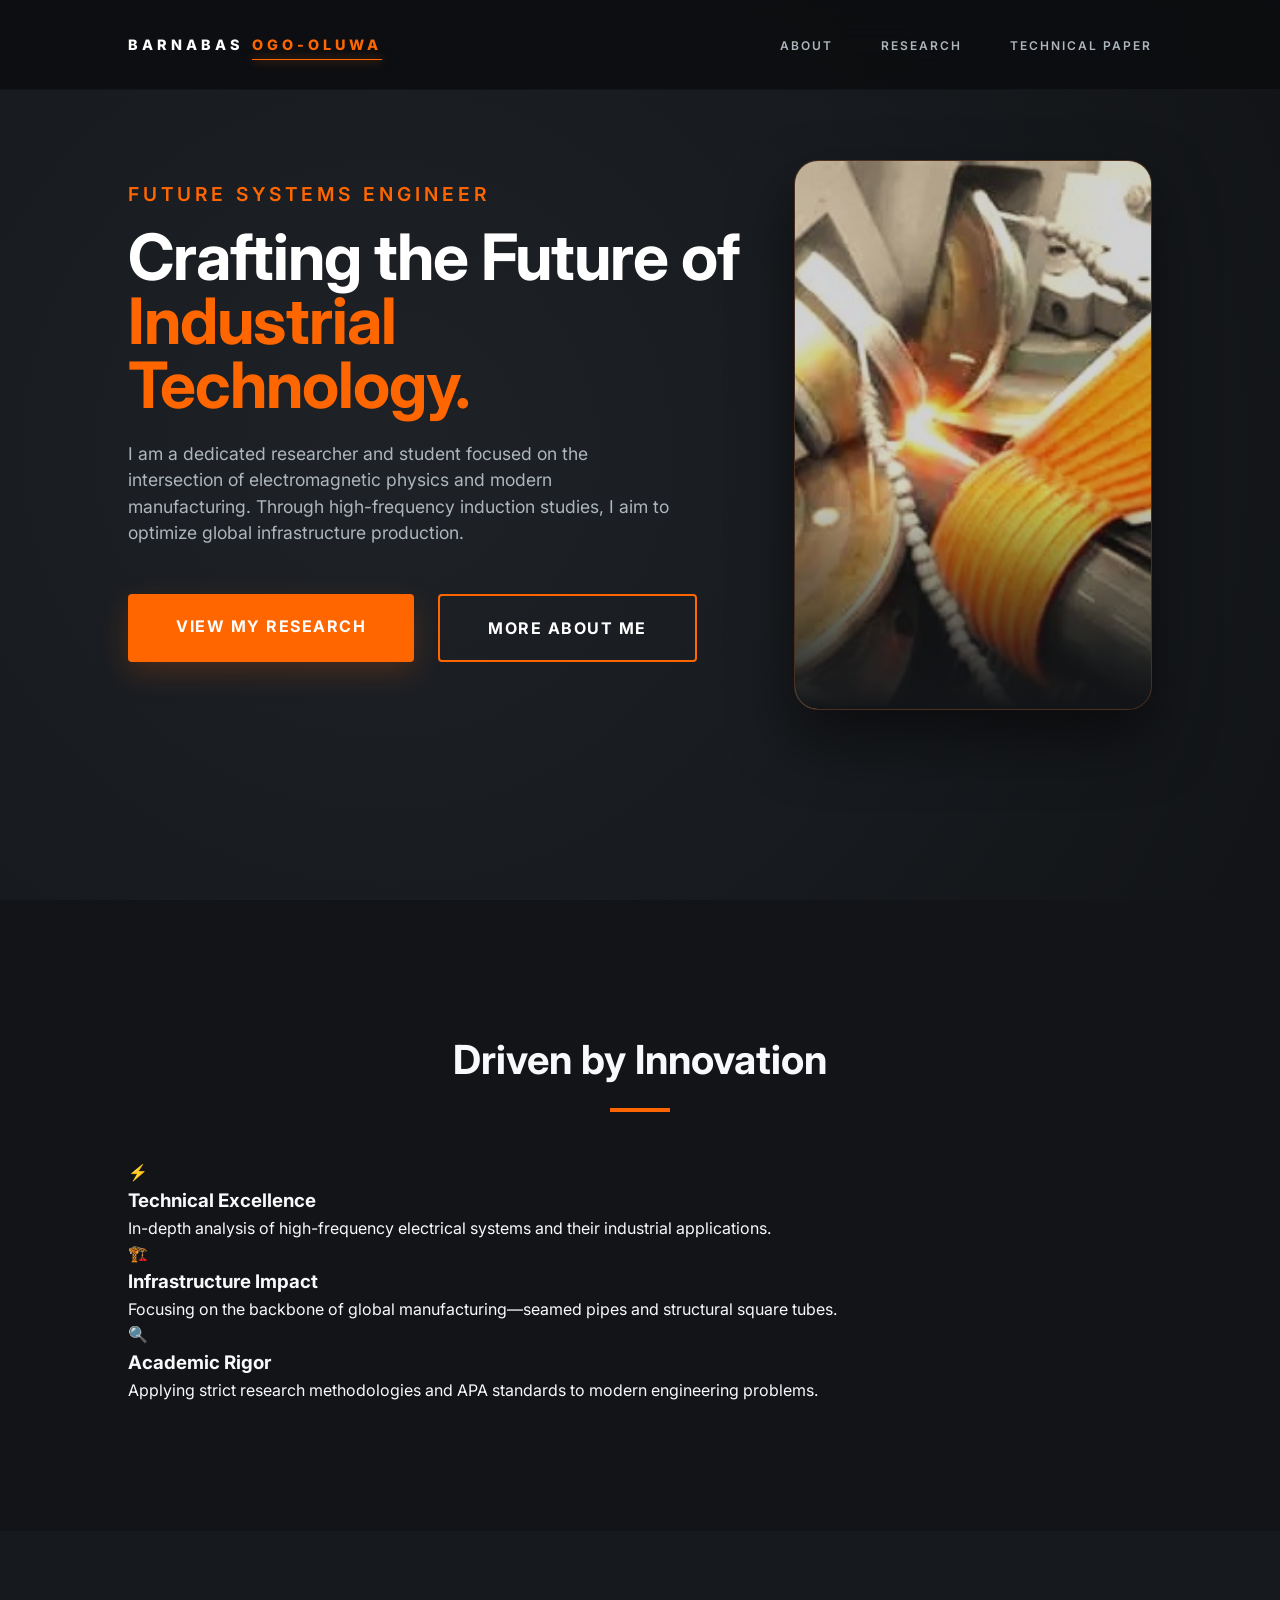
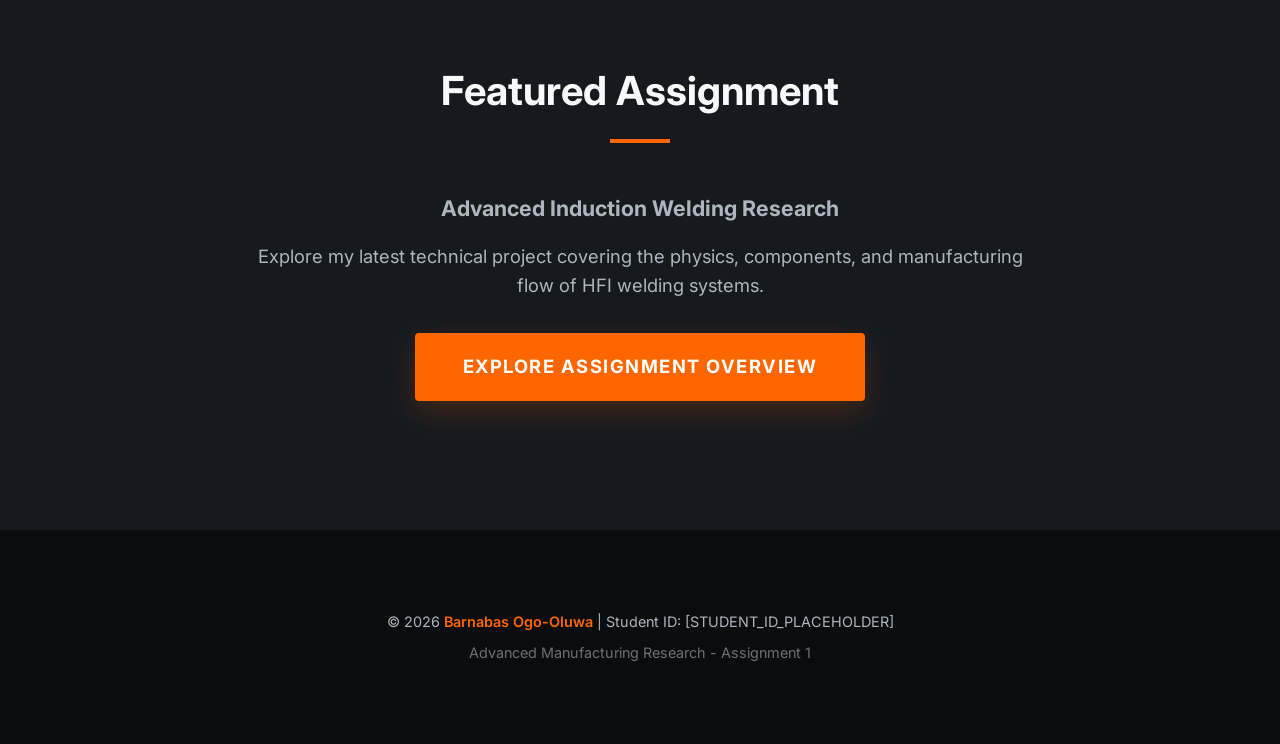
==== index.html @ e1e1873c "Initial Commit for Personal Portfolio" ====
<!DOCTYPE html>
<html lang="en">

<head>
  <meta charset="UTF-8">
  <meta name="viewport" content="width=device-width, initial-scale=1.0">
  <title>Barnabas Ogo-Oluwa | Personal Portfolio</title>
  <link rel="stylesheet" href="style.css">
  <link rel="preconnect" href="https://fonts.googleapis.com">
  <link rel="preconnect" href="https://fonts.gstatic.com" crossorigin>
  <link href="https://fonts.googleapis.com/css2?family=Inter:wght@400;500;700;800&display=swap" rel="stylesheet">
</head>

<body>

  <nav>
    <div class="logo">BARNABAS<span>OGO-OLUWA</span></div>
    <ul class="nav-links">
      <li><a href="#about">About</a></li>
      <li><a href="research.html">Research</a></li>
      <li><a href="assignment.html">Technical Paper</a></li>
    </ul>
  </nav>

  <header class="personal-hero">
    <div class="hero-text">
      <p class="subtitle">Future Systems Engineer</p>
      <h1>Crafting the Future of <span style="color: var(--induction-orange);">Industrial Technology.</span></h1>
      <p>
        I am a dedicated researcher and student focused on the intersection of electromagnetic physics and modern manufacturing. 
        Through high-frequency induction studies, I aim to optimize global infrastructure production.
      </p>
      <div style="display: flex; gap: 1.5rem;">
        <a href="research.html" class="cta-button">View My Research</a>
        <a href="#about" class="cta-button" style="background: transparent; border: 2px solid var(--induction-orange); box-shadow: none;">More About Me</a>
      </div>
    </div>
    <div class="hero-image">
      <img src="assets/8.jpeg" alt="Barnabas - Profile Placeholder">
    </div>
  </header>

  <section id="about">
    <h2 class="section-title">Driven by Innovation</h2>
    <div class="features-grid">
      <div class="feature-item">
        <div class="icon">⚡</div>
        <h3>Technical Excellence</h3>
        <p>In-depth analysis of high-frequency electrical systems and their industrial applications.</p>
      </div>
      <div class="feature-item">
        <div class="icon">🏗️</div>
        <h3>Infrastructure Impact</h3>
        <p>Focusing on the backbone of global manufacturing—seamed pipes and structural square tubes.</p>
      </div>
      <div class="feature-item">
        <div class="icon">🔍</div>
        <h3>Academic Rigor</h3>
        <p>Applying strict research methodologies and APA standards to modern engineering problems.</p>
      </div>
    </div>
  </section>

  <section id="latest-work" style="background-color: #161a1f; text-align: center;">
    <h2 class="section-title">Featured Assignment</h2>
    <div class="about-content">
      <h3>Advanced Induction Welding Research</h3>
      <p style="margin-top: 1rem;">
        Explore my latest technical project covering the physics, components, and manufacturing flow of HFI welding systems.
      </p>
      <a href="research.html" class="cta-button" style="margin-top: 2rem;">Explore Assignment Overview</a>
    </div>
  </section>

  <footer>
    <div class="footer-info">
      <p>&copy; 2026 <span>Barnabas Ogo-Oluwa</span> | Student ID: [STUDENT_ID_PLACEHOLDER]</p>
      <p style="margin-top: 0.5rem; opacity: 0.6;">Advanced Manufacturing Research - Assignment 1</p>
    </div>
  </footer>

</body>

</html>
---- style.css ----
:root {
  --charcoal: #121417;
  --steel-gray: #1e2227;
  --induction-orange: #ff6600;
  --glow-orange: rgba(255, 102, 0, 0.2);
  --text-light: #f8f9fa;
  --text-muted: #adb5bd;
  --white: #ffffff;
  --transition: all 0.3s ease;
}

* {
  margin: 0;
  padding: 0;
  box-sizing: border-box;
}

body {
  font-family: 'Inter', -apple-system, BlinkMacSystemFont, 'Segoe UI', Roboto, sans-serif;
  line-height: 1.6;
  color: var(--text-light);
  background-color: var(--charcoal);
  overflow-x: hidden;
}

/* Premium Navigation */
nav {
  display: flex;
  justify-content: space-between;
  align-items: center;
  padding: 0 10%;
  background: rgba(10, 12, 14, 0.8);
  backdrop-filter: blur(20px);
  -webkit-backdrop-filter: blur(20px);
  position: fixed;
  top: 0;
  width: 100%;
  height: 90px;
  z-index: 1000;
  border-bottom: 1px solid rgba(255, 255, 255, 0.03);
}

.logo {
  font-weight: 800;
  font-size: 0.9rem;
  letter-spacing: 4px;
  color: var(--white);
  text-transform: uppercase;
  display: flex;
  align-items: center;
}

.logo span {
  color: var(--induction-orange);
  margin-left: 8px;
  position: relative;
}

.logo span::after {
  content: '';
  position: absolute;
  bottom: -4px;
  left: 0;
  width: 100%;
  height: 1px;
  background: var(--induction-orange);
  box-shadow: 0 0 10px var(--induction-orange);
}

.nav-links {
  display: flex;
  list-style: none;
  gap: 3rem;
}

.nav-links a {
  text-decoration: none;
  color: var(--text-muted);
  font-size: 0.75rem;
  font-weight: 600;
  text-transform: uppercase;
  letter-spacing: 2px;
  transition: var(--transition);
  position: relative;
  padding: 0.5rem 0;
}

.nav-links a::before {
  content: '';
  position: absolute;
  bottom: 0;
  left: 0;
  width: 0;
  height: 2px;
  background: var(--induction-orange);
  transition: var(--transition);
}

.nav-links a:hover {
  color: var(--white);
}

.nav-links a:hover::before {
  width: 100%;
}

/* Refined Hero Sections */
.hero, .personal-hero {
  min-height: 100vh;
  display: flex;
  justify-content: center;
  position: relative;
  padding-top: 160px; /* Offset for safe viewing */
  padding-bottom: 80px;
}

.hero {
  flex-direction: column;
  text-align: center;
  align-items: center;
  padding-left: 10%;
  padding-right: 10%;
  background: 
    radial-gradient(circle at center, rgba(255, 102, 0, 0.05) 0%, transparent 70%),
    radial-gradient(circle at center, #1e2227 0%, #121417 100%);
}

.hero::before {
  content: '';
  position: absolute;
  inset: 0;
  background-image: linear-gradient(rgba(255,255,255,0.02) 1px, transparent 1px), linear-gradient(90deg, rgba(255,255,255,0.02) 1px, transparent 1px);
  background-size: 50px 50px;
  pointer-events: none;
}

.hero::after {
  content: '';
  position: absolute;
  bottom: 0;
  left: 0;
  width: 100%;
  height: 200px;
  background: linear-gradient(to top, var(--charcoal), transparent);
}

.hero h1 {
  font-size: clamp(2.5rem, 6vw, 4.5rem);
  font-weight: 800;
  line-height: 1.0;
  margin-bottom: 1.5rem;
  color: var(--white);
  letter-spacing: -1px;
}

.hero p {
  font-size: 1.2rem;
  color: var(--induction-orange);
  font-weight: 600;
  text-transform: uppercase;
  letter-spacing: 3px;
  margin-bottom: 3rem;
}

/* Buttons */
.cta-button {
  display: inline-block;
  padding: 1.2rem 3rem;
  background-color: var(--induction-orange);
  color: var(--white);
  text-decoration: none;
  font-weight: 700;
  text-transform: uppercase;
  letter-spacing: 1.5px;
  border-radius: 4px;
  transition: var(--transition);
  box-shadow: 0 10px 30px var(--glow-orange);
}

.cta-button:hover {
  transform: translateY(-3px);
  box-shadow: 0 15px 40px var(--glow-orange);
  filter: brightness(1.1);
}

/* Sections */
section {
  padding: 8rem 10%;
}

.section-title {
  font-size: 2.5rem;
  margin-bottom: 3rem;
  text-align: center;
  position: relative;
}

.section-title::after {
  content: '';
  display: block;
  width: 60px;
  height: 4px;
  background: var(--induction-orange);
  margin: 1rem auto;
}

.about-content {
  max-width: 800px;
  margin: 0 auto;
  text-align: center;
  font-size: 1.15rem;
  color: var(--text-muted);
}

/* Grid System */
.objectives-grid {
  display: grid;
  grid-template-columns: repeat(auto-fit, minmax(300px, 1fr));
  gap: 2rem;
  margin-top: 4rem;
}

.objective-card {
  background: var(--steel-gray);
  padding: 3rem 2rem;
  border-radius: 12px;
  border: 1px solid rgba(255, 255, 255, 0.05);
  transition: var(--transition);
}

.objective-card:hover {
  border-color: var(--induction-orange);
  transform: translateY(-10px);
}

.objective-card h3 {
  color: var(--induction-orange);
  margin-bottom: 1.5rem;
  font-size: 1.4rem;
}

.objective-card p {
  color: var(--text-muted);
  font-size: 1rem;
}

/* Personal Hero Layout (60/40) */
.personal-hero {
  align-items: flex-start;
  padding-left: 10%;
  padding-right: 10%;
  gap: 5%;
  background: radial-gradient(circle at 30% 50%, #1e2227 0%, #121417 100%);
  position: relative;
  overflow: hidden;
}

.hero-text {
  flex: 0 0 60%;
  z-index: 2;
  padding-top: 20px;
}

.hero-image {
  flex: 0 0 35%;
  height: 550px;
  background: var(--steel-gray);
  border-radius: 24px;
  position: relative;
  border: 1px solid rgba(255, 102, 0, 0.2);
  overflow: hidden;
  box-shadow: 0 30px 60px rgba(0, 0, 0, 0.5);
}

.hero-image img {
  width: 100%;
  height: 100%;
  object-fit: cover;
  opacity: 0.8;
  transition: var(--transition);
}

.hero-image::after {
  content: '';
  position: absolute;
  inset: 0;
  background: linear-gradient(to top, var(--charcoal) 0%, transparent 40%);
}

.hero-text h1 {
  font-size: clamp(2.8rem, 5vw, 4.5rem);
  line-height: 1.0;
  margin-bottom: 1.5rem;
  color: var(--white);
  letter-spacing: -1px;
}

.hero-text .subtitle {
  font-size: 1.2rem;
  color: var(--induction-orange);
  font-weight: 600;
  text-transform: uppercase;
  letter-spacing: 4px;
  margin-bottom: 1rem;
}

.hero-text p {
  color: var(--text-muted);
  font-size: 1.1rem;
  max-width: 550px;
  margin-bottom: 3rem;
  line-height: 1.5;
}

@media (max-width: 1024px) {
  .personal-hero {
    flex-direction: column;
    height: auto;
    padding: 140px 5% 80px;
    text-align: center;
    align-items: center;
  }
  
  .hero-text {
    flex: 1;
    margin-bottom: 4rem;
    padding-top: 0;
  }
  
  .hero-text p {
    margin: 0 auto 3rem;
  }
  
  .hero-image {
    flex: 0 0 400px;
    width: 100%;
    max-width: 400px;
  }
  
  .features-grid {
    grid-template-columns: 1fr;
  }
}

/* Article/Content Pages */
article {
  max-width: 1000px;
  margin: 8rem auto 4rem;
  padding: 0 5%;
}

article section {
  background: var(--steel-gray);
  margin-bottom: 3rem;
  padding: 4rem;
  border-radius: 12px;
  border: 1px solid rgba(255, 255, 255, 0.05);
  box-shadow: 0 20px 40px rgba(0, 0, 0, 0.2);
}

article h2 {
  color: var(--induction-orange);
  margin-bottom: 2rem;
  font-size: 2rem;
  display: flex;
  align-items: center;
  gap: 1rem;
}

article h2::before {
  content: '';
  width: 4px;
  height: 30px;
  background: var(--induction-orange);
  border-radius: 2px;
}

article p {
  color: var(--text-muted);
  font-size: 1.1rem;
  margin-bottom: 1.5rem;
}

article ul, article ol {
  margin: 1.5rem 0 1.5rem 2rem;
  color: var(--text-muted);
}

article li {
  margin-bottom: 0.8rem;
}

article strong {
  color: var(--white);
}

/* Figure & Multimedia */
figure {
  margin: 3rem 0;
  background: #000;
  padding: 1rem;
  border-radius: 8px;
  text-align: center;
}

figure img {
  max-width: 100%;
  border-radius: 4px;
  filter: grayscale(20%) contrast(110%);
}

figcaption {
  margin-top: 1rem;
  font-size: 0.9rem;
  color: var(--text-muted);
  font-style: italic;
}

.video-container {
  position: relative;
  padding-bottom: 56.25%;
  height: 0;
  margin: 2rem 0;
  border-radius: 12px;
  overflow: hidden;
  box-shadow: 0 20px 40px rgba(0, 0, 0, 0.4);
}

.video-container iframe {
  position: absolute;
  top: 0;
  left: 0;
  width: 100%;
  height: 100%;
  border: none;
}

/* Reference List */
.reference-list p {
  font-size: 0.95rem;
  border-left: 2px solid rgba(255, 255, 255, 0.1);
  padding-left: 1.5rem;
  margin-bottom: 1.5rem;
}

/* Footer (Standardized) */
footer {
  padding: 5rem 10%;
  background: #0a0c0e;
  border-top: 1px solid rgba(255, 255, 255, 0.05);
  text-align: center;
}

.footer-info {
  color: var(--text-muted);
  font-size: 0.9rem;
}

.footer-info span {
  color: var(--induction-orange);
  font-weight: 600;
}

@media (max-width: 768px) {
  article {
    margin-top: 6rem;
  }
  
  article section {
    padding: 2rem;
  }
}
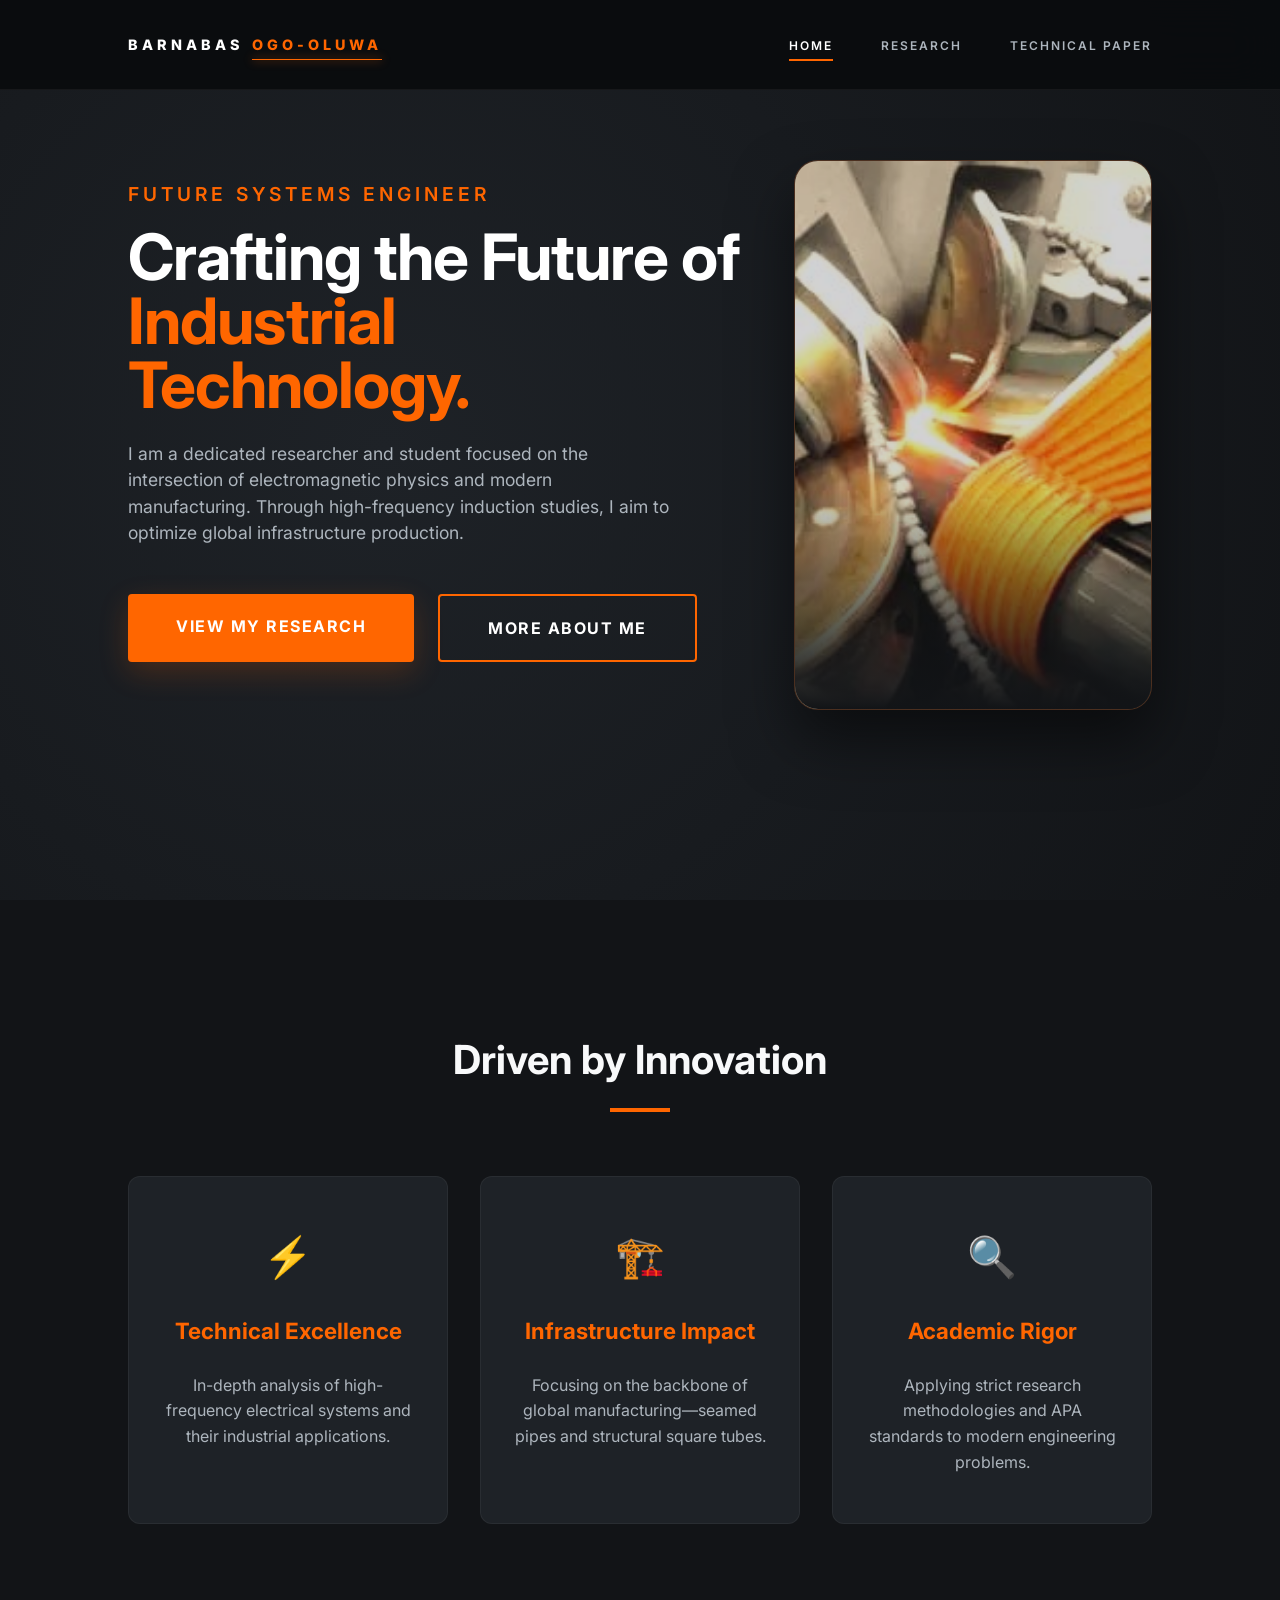
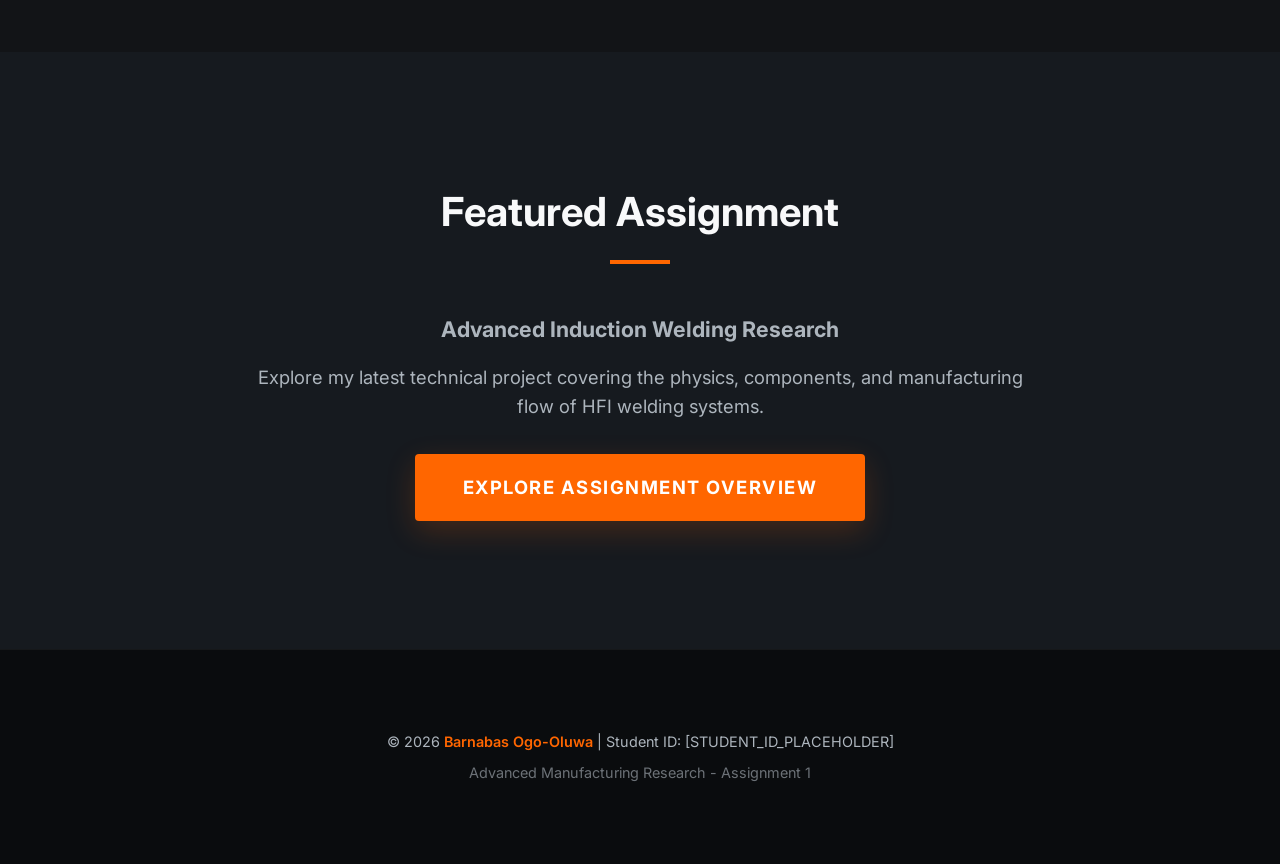
==== commit 38e0f53d: "add sidebar" ====
--- a/index.html
+++ b/index.html
@@ -16,7 +16,7 @@
   <nav>
     <div class="logo">BARNABAS<span>OGO-OLUWA</span></div>
     <ul class="nav-links">
-      <li><a href="#about">About</a></li>
+      <li><a href="index.html" class="active">Home</a></li>
       <li><a href="research.html">Research</a></li>
       <li><a href="assignment.html">Technical Paper</a></li>
     </ul>
--- a/style.css
+++ b/style.css
@@ -29,7 +29,7 @@
   justify-content: space-between;
   align-items: center;
   padding: 0 10%;
-  background: rgba(10, 12, 14, 0.8);
+  background: rgba(10, 12, 14, 0.95);
   backdrop-filter: blur(20px);
   -webkit-backdrop-filter: blur(20px);
   position: fixed;
@@ -37,7 +37,7 @@
   width: 100%;
   height: 90px;
   z-index: 1000;
-  border-bottom: 1px solid rgba(255, 255, 255, 0.03);
+  border-bottom: 1px solid rgba(255, 255, 255, 0.05);
 }
 
 .logo {
@@ -48,6 +48,7 @@
   text-transform: uppercase;
   display: flex;
   align-items: center;
+  flex-shrink: 0;
 }
 
 .logo span {
@@ -83,6 +84,7 @@
   transition: var(--transition);
   position: relative;
   padding: 0.5rem 0;
+  white-space: nowrap;
 }
 
 .nav-links a::before {
@@ -96,12 +98,124 @@
   transition: var(--transition);
 }
 
-.nav-links a:hover {
+.nav-links a:hover, .nav-links a.active {
   color: var(--white);
 }
 
-.nav-links a:hover::before {
+.nav-links a:hover::before, .nav-links a.active::before {
   width: 100%;
+}
+
+/* Page Layout with Sidebar */
+.content-wrapper {
+  display: grid;
+  grid-template-columns: 280px 1fr;
+  gap: 4rem;
+  max-width: 1400px;
+  margin: 120px auto 4rem;
+  padding: 0 5%;
+  align-items: start;
+}
+
+.sidebar {
+  position: sticky;
+  top: 130px;
+  background: var(--steel-gray);
+  padding: 2.5rem;
+  border-radius: 12px;
+  border: 1px solid rgba(255, 255, 255, 0.05);
+  box-shadow: 0 10px 30px rgba(0, 0, 0, 0.2);
+}
+
+.sidebar h4 {
+  font-size: 0.8rem;
+  text-transform: uppercase;
+  letter-spacing: 2px;
+  color: var(--induction-orange);
+  margin-bottom: 2rem;
+  padding-bottom: 1rem;
+  border-bottom: 1px solid rgba(255, 102, 0, 0.2);
+}
+
+.sidebar-nav {
+  list-style: none;
+}
+
+.sidebar-nav li {
+  margin-bottom: 1.2rem;
+}
+
+.sidebar-nav a {
+  text-decoration: none;
+  color: var(--text-muted);
+  font-size: 0.9rem;
+  font-weight: 500;
+  transition: var(--transition);
+  display: block;
+}
+
+.sidebar-nav a:hover {
+  color: var(--induction-orange);
+  transform: translateX(5px);
+}
+
+/* Article adjustments for sidebar layout */
+article.with-sidebar {
+  margin: 0; /* Override old article margin */
+  max-width: none;
+}
+
+article.with-sidebar section {
+  margin-bottom: 4rem;
+}
+
+@media (max-width: 1100px) {
+  .content-wrapper {
+    grid-template-columns: 1fr;
+    gap: 2rem;
+  }
+  
+  .sidebar {
+    position: relative;
+    top: 0;
+    width: 100%;
+    order: -1;
+  }
+  
+  .sidebar-nav {
+    display: grid;
+    grid-template-columns: repeat(auto-fit, minmax(200px, 1fr));
+    gap: 1rem;
+  }
+}
+
+@media (max-width: 768px) {
+  nav {
+    padding: 0 5%;
+    height: 80px;
+  }
+  
+  .nav-links {
+    gap: 1.5rem;
+  }
+  
+  .nav-links a {
+    font-size: 0.65rem;
+    letter-spacing: 1px;
+  }
+  
+  .logo {
+    font-size: 0.75rem;
+    letter-spacing: 2px;
+  }
+
+  .content-wrapper {
+    margin-top: 100px;
+  }
+  
+  .sidebar {
+    padding: 1.5rem;
+  }
 }
 
 /* Refined Hero Sections */
@@ -213,33 +327,40 @@
 }
 
 /* Grid System */
-.objectives-grid {
+.objectives-grid, .features-grid {
   display: grid;
   grid-template-columns: repeat(auto-fit, minmax(300px, 1fr));
   gap: 2rem;
   margin-top: 4rem;
 }
 
-.objective-card {
+.objective-card, .feature-item {
   background: var(--steel-gray);
   padding: 3rem 2rem;
   border-radius: 12px;
   border: 1px solid rgba(255, 255, 255, 0.05);
   transition: var(--transition);
-}
-
-.objective-card:hover {
+  text-align: center;
+}
+
+.objective-card:hover, .feature-item:hover {
   border-color: var(--induction-orange);
   transform: translateY(-10px);
-}
-
-.objective-card h3 {
+  box-shadow: 0 10px 30px rgba(0, 0, 0, 0.3);
+}
+
+.feature-item .icon {
+  font-size: 2.5rem;
+  margin-bottom: 1.5rem;
+}
+
+.objective-card h3, .feature-item h3 {
   color: var(--induction-orange);
   margin-bottom: 1.5rem;
   font-size: 1.4rem;
 }
 
-.objective-card p {
+.objective-card p, .feature-item p {
   color: var(--text-muted);
   font-size: 1rem;
 }
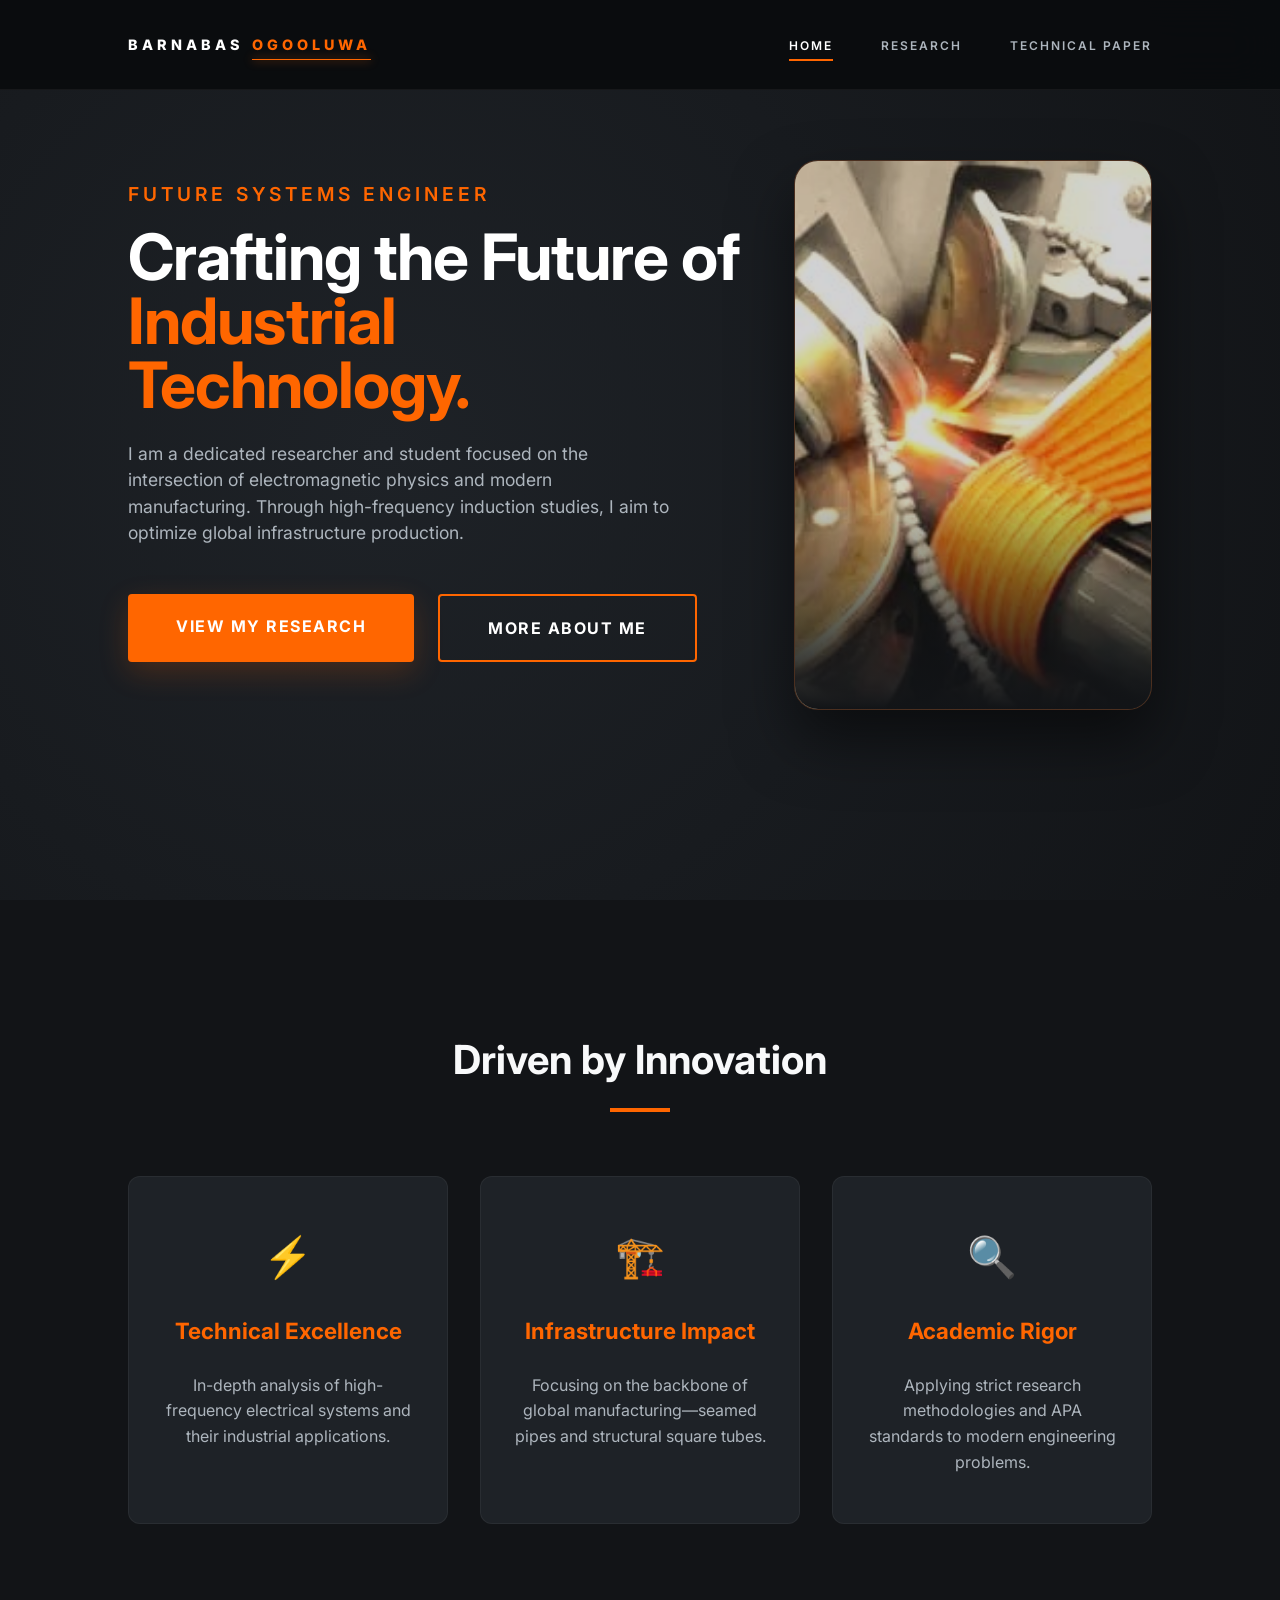
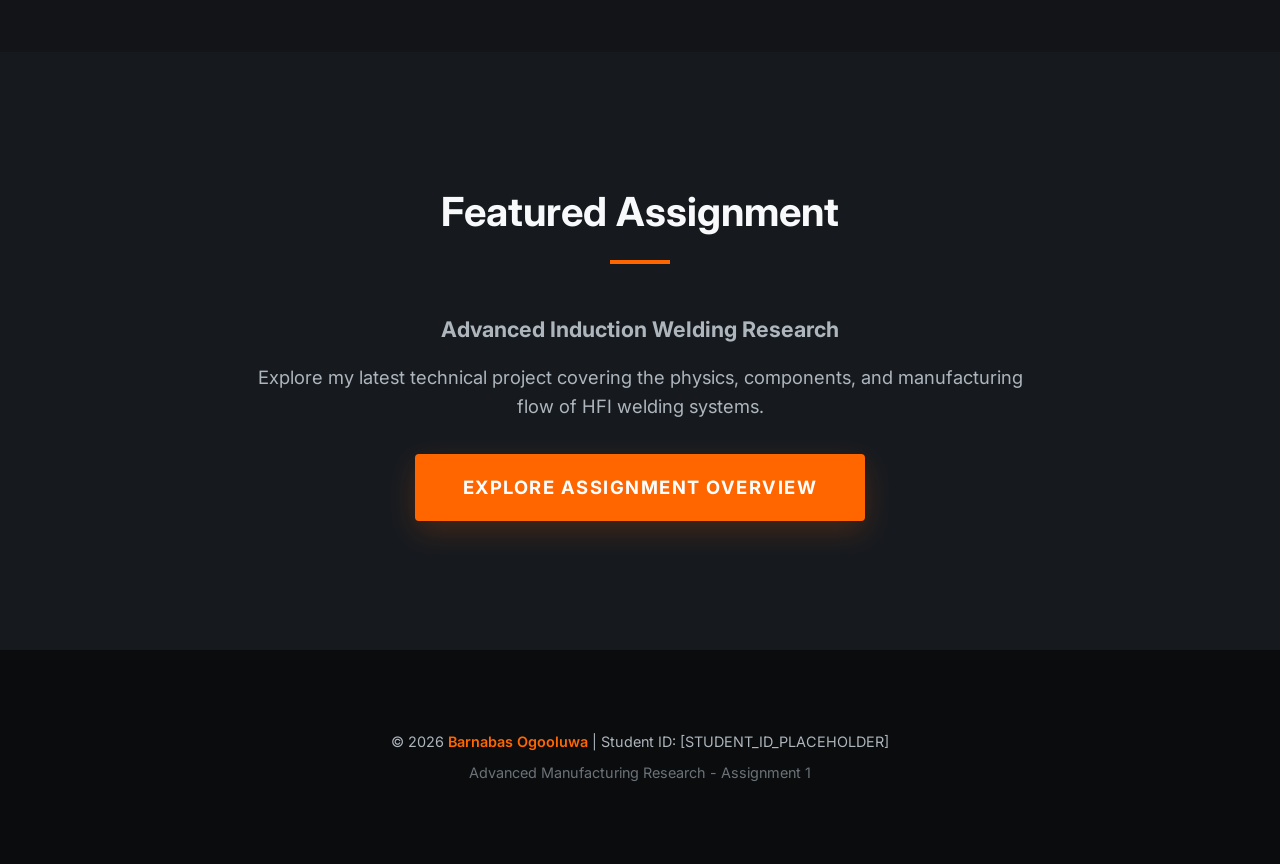
==== commit e86ce275: "correct surname" ====
--- a/index.html
+++ b/index.html
@@ -14,7 +14,7 @@
 <body>
 
   <nav>
-    <div class="logo">BARNABAS<span>OGO-OLUWA</span></div>
+    <div class="logo">BARNABAS<span>OGOOLUWA</span></div>
     <ul class="nav-links">
       <li><a href="index.html" class="active">Home</a></li>
       <li><a href="research.html">Research</a></li>
@@ -74,7 +74,7 @@
 
   <footer>
     <div class="footer-info">
-      <p>&copy; 2026 <span>Barnabas Ogo-Oluwa</span> | Student ID: [STUDENT_ID_PLACEHOLDER]</p>
+      <p>&copy; 2026 <span>Barnabas Ogooluwa</span> | Student ID: [STUDENT_ID_PLACEHOLDER]</p>
       <p style="margin-top: 0.5rem; opacity: 0.6;">Advanced Manufacturing Research - Assignment 1</p>
     </div>
   </footer>
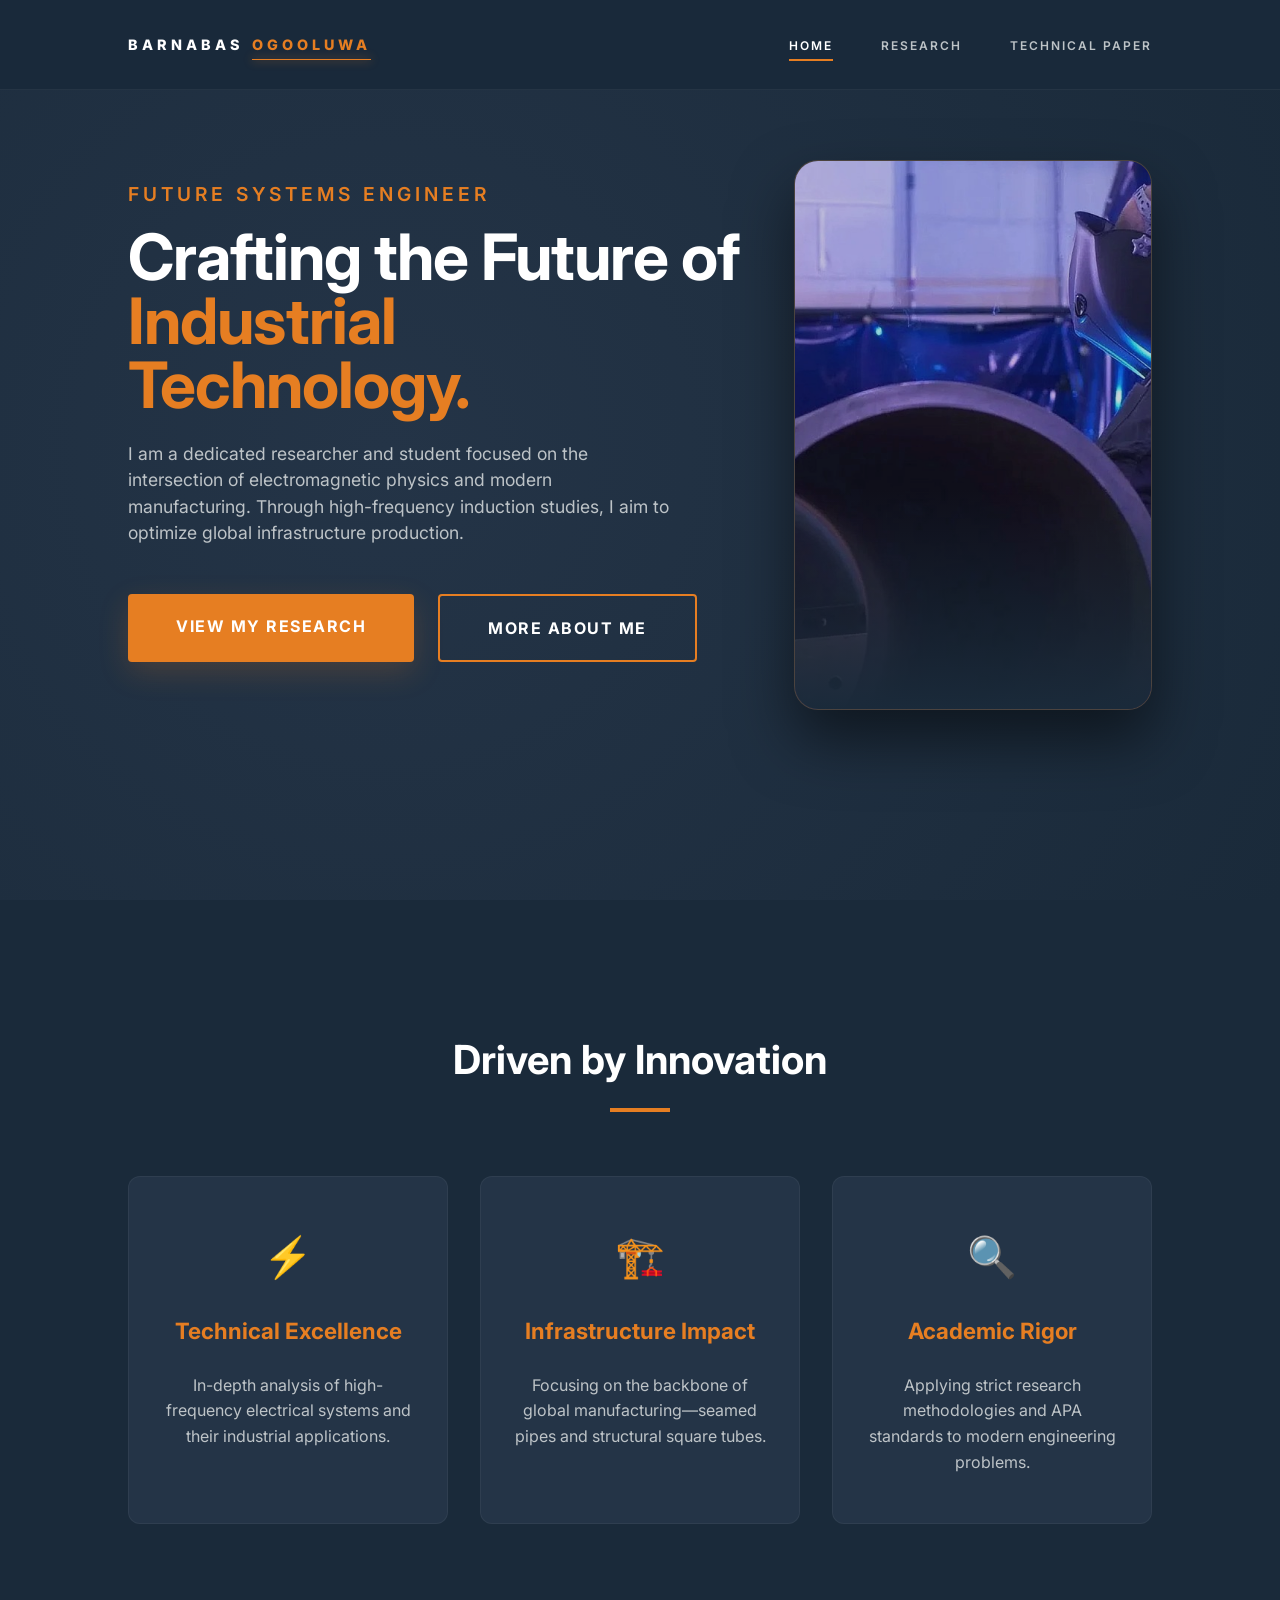
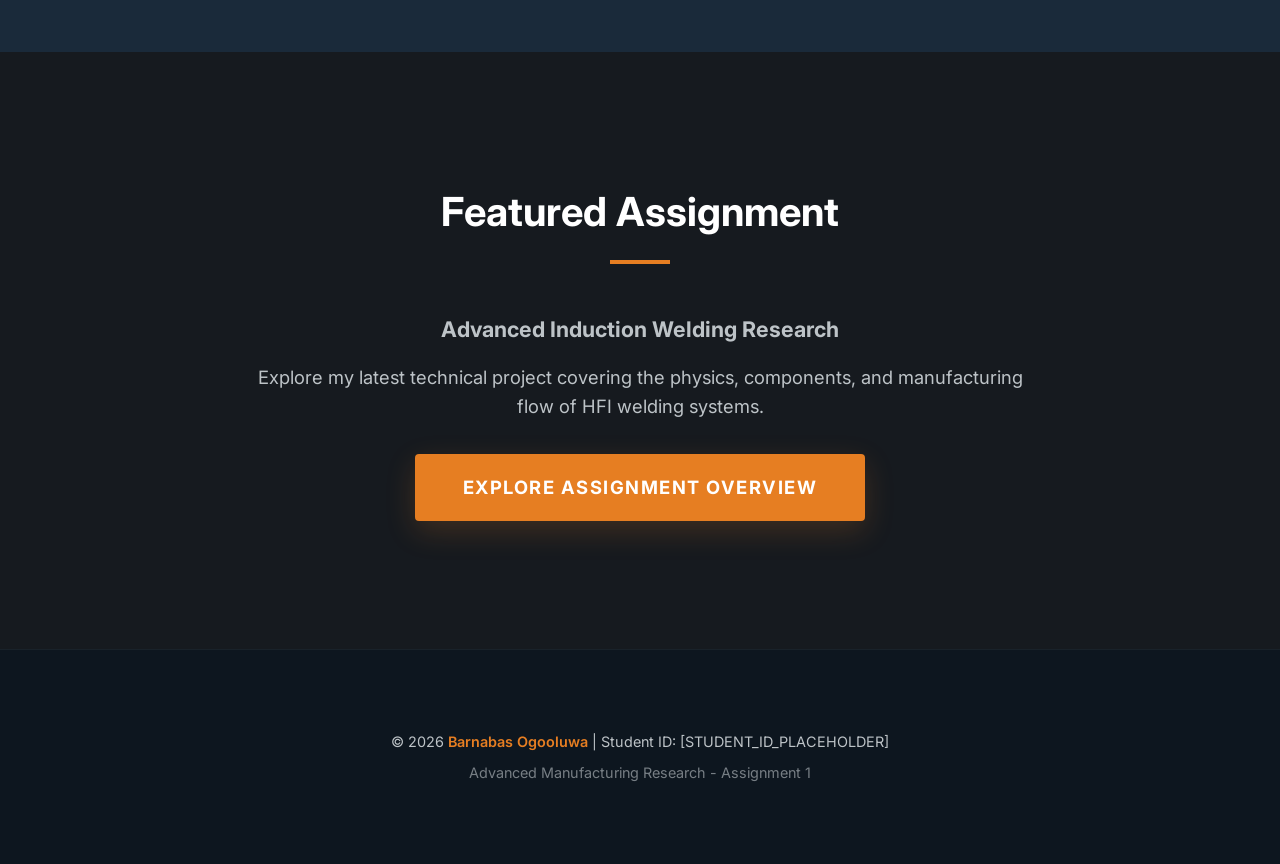
==== commit e74e48b7: "made changes requested by review" ====
--- a/index.html
+++ b/index.html
@@ -36,7 +36,7 @@
       </div>
     </div>
     <div class="hero-image">
-      <img src="assets/8.jpeg" alt="Barnabas - Profile Placeholder">
+      <img src="assets/4.jpeg" alt="Barnabas - Profile Placeholder">
     </div>
   </header>
 
--- a/style.css
+++ b/style.css
@@ -1,10 +1,16 @@
 :root {
-  --charcoal: #121417;
-  --steel-gray: #1e2227;
-  --induction-orange: #ff6600;
-  --glow-orange: rgba(255, 102, 0, 0.2);
-  --text-light: #f8f9fa;
-  --text-muted: #adb5bd;
+  /* Updated to Industrial Tech Palette */
+  --charcoal: #1a2a3a;
+  /* Deep Steel Blue Background */
+  --steel-gray: #243447;
+  /* Lighter Steel for cards/sidebar */
+  --induction-orange: #e67e22;
+  /* Professional Induction Orange */
+  --glow-orange: rgba(230, 126, 34, 0.2);
+  --text-light: #ffffff;
+  /* Pure White for high contrast */
+  --text-muted: #bdc3c7;
+  /* Cool silver-gray for secondary text */
   --white: #ffffff;
   --transition: all 0.3s ease;
 }
@@ -29,7 +35,8 @@
   justify-content: space-between;
   align-items: center;
   padding: 0 10%;
-  background: rgba(10, 12, 14, 0.95);
+  background: rgba(26, 42, 58, 0.95);
+  /* Matched to Steel Blue */
   backdrop-filter: blur(20px);
   -webkit-backdrop-filter: blur(20px);
   position: fixed;
@@ -98,11 +105,13 @@
   transition: var(--transition);
 }
 
-.nav-links a:hover, .nav-links a.active {
+.nav-links a:hover,
+.nav-links a.active {
   color: var(--white);
 }
 
-.nav-links a:hover::before, .nav-links a.active::before {
+.nav-links a:hover::before,
+.nav-links a.active::before {
   width: 100%;
 }
 
@@ -134,7 +143,7 @@
   color: var(--induction-orange);
   margin-bottom: 2rem;
   padding-bottom: 1rem;
-  border-bottom: 1px solid rgba(255, 102, 0, 0.2);
+  border-bottom: 1px solid var(--glow-orange);
 }
 
 .sidebar-nav {
@@ -161,7 +170,7 @@
 
 /* Article adjustments for sidebar layout */
 article.with-sidebar {
-  margin: 0; /* Override old article margin */
+  margin: 0;
   max-width: none;
 }
 
@@ -174,14 +183,14 @@
     grid-template-columns: 1fr;
     gap: 2rem;
   }
-  
+
   .sidebar {
     position: relative;
     top: 0;
     width: 100%;
     order: -1;
   }
-  
+
   .sidebar-nav {
     display: grid;
     grid-template-columns: repeat(auto-fit, minmax(200px, 1fr));
@@ -194,16 +203,16 @@
     padding: 0 5%;
     height: 80px;
   }
-  
+
   .nav-links {
     gap: 1.5rem;
   }
-  
+
   .nav-links a {
     font-size: 0.65rem;
     letter-spacing: 1px;
   }
-  
+
   .logo {
     font-size: 0.75rem;
     letter-spacing: 2px;
@@ -212,19 +221,20 @@
   .content-wrapper {
     margin-top: 100px;
   }
-  
+
   .sidebar {
     padding: 1.5rem;
   }
 }
 
 /* Refined Hero Sections */
-.hero, .personal-hero {
+.hero,
+.personal-hero {
   min-height: 100vh;
   display: flex;
   justify-content: center;
   position: relative;
-  padding-top: 160px; /* Offset for safe viewing */
+  padding-top: 160px;
   padding-bottom: 80px;
 }
 
@@ -234,16 +244,16 @@
   align-items: center;
   padding-left: 10%;
   padding-right: 10%;
-  background: 
-    radial-gradient(circle at center, rgba(255, 102, 0, 0.05) 0%, transparent 70%),
-    radial-gradient(circle at center, #1e2227 0%, #121417 100%);
+  background:
+    radial-gradient(circle at center, rgba(230, 126, 34, 0.05) 0%, transparent 70%),
+    radial-gradient(circle at center, var(--steel-gray) 0%, var(--charcoal) 100%);
 }
 
 .hero::before {
   content: '';
   position: absolute;
   inset: 0;
-  background-image: linear-gradient(rgba(255,255,255,0.02) 1px, transparent 1px), linear-gradient(90deg, rgba(255,255,255,0.02) 1px, transparent 1px);
+  background-image: linear-gradient(rgba(255, 255, 255, 0.02) 1px, transparent 1px), linear-gradient(90deg, rgba(255, 255, 255, 0.02) 1px, transparent 1px);
   background-size: 50px 50px;
   pointer-events: none;
 }
@@ -327,14 +337,16 @@
 }
 
 /* Grid System */
-.objectives-grid, .features-grid {
+.objectives-grid,
+.features-grid {
   display: grid;
   grid-template-columns: repeat(auto-fit, minmax(300px, 1fr));
   gap: 2rem;
   margin-top: 4rem;
 }
 
-.objective-card, .feature-item {
+.objective-card,
+.feature-item {
   background: var(--steel-gray);
   padding: 3rem 2rem;
   border-radius: 12px;
@@ -343,7 +355,8 @@
   text-align: center;
 }
 
-.objective-card:hover, .feature-item:hover {
+.objective-card:hover,
+.feature-item:hover {
   border-color: var(--induction-orange);
   transform: translateY(-10px);
   box-shadow: 0 10px 30px rgba(0, 0, 0, 0.3);
@@ -354,13 +367,15 @@
   margin-bottom: 1.5rem;
 }
 
-.objective-card h3, .feature-item h3 {
+.objective-card h3,
+.feature-item h3 {
   color: var(--induction-orange);
   margin-bottom: 1.5rem;
   font-size: 1.4rem;
 }
 
-.objective-card p, .feature-item p {
+.objective-card p,
+.feature-item p {
   color: var(--text-muted);
   font-size: 1rem;
 }
@@ -371,7 +386,7 @@
   padding-left: 10%;
   padding-right: 10%;
   gap: 5%;
-  background: radial-gradient(circle at 30% 50%, #1e2227 0%, #121417 100%);
+  background: radial-gradient(circle at 30% 50%, var(--steel-gray) 0%, var(--charcoal) 100%);
   position: relative;
   overflow: hidden;
 }
@@ -388,7 +403,7 @@
   background: var(--steel-gray);
   border-radius: 24px;
   position: relative;
-  border: 1px solid rgba(255, 102, 0, 0.2);
+  border: 1px solid var(--glow-orange);
   overflow: hidden;
   box-shadow: 0 30px 60px rgba(0, 0, 0, 0.5);
 }
@@ -397,6 +412,7 @@
   width: 100%;
   height: 100%;
   object-fit: cover;
+  object-position: center;
   opacity: 0.8;
   transition: var(--transition);
 }
@@ -441,23 +457,23 @@
     text-align: center;
     align-items: center;
   }
-  
+
   .hero-text {
     flex: 1;
     margin-bottom: 4rem;
     padding-top: 0;
   }
-  
+
   .hero-text p {
     margin: 0 auto 3rem;
   }
-  
+
   .hero-image {
     flex: 0 0 400px;
     width: 100%;
     max-width: 400px;
   }
-  
+
   .features-grid {
     grid-template-columns: 1fr;
   }
@@ -502,7 +518,8 @@
   margin-bottom: 1.5rem;
 }
 
-article ul, article ol {
+article ul,
+article ol {
   margin: 1.5rem 0 1.5rem 2rem;
   color: var(--text-muted);
 }
@@ -537,23 +554,36 @@
   font-style: italic;
 }
 
+.video-grid,
+.image-grid {
+  display: grid;
+  grid-template-columns: repeat(auto-fit, minmax(300px, 1fr));
+  gap: 2rem;
+  margin-top: 2rem;
+}
+
+.image-grid figure {
+  margin: 0;
+}
+
 .video-container {
   position: relative;
   padding-bottom: 56.25%;
   height: 0;
-  margin: 2rem 0;
   border-radius: 12px;
   overflow: hidden;
   box-shadow: 0 20px 40px rgba(0, 0, 0, 0.4);
 }
 
-.video-container iframe {
+.video-container iframe,
+.video-container video {
   position: absolute;
   top: 0;
   left: 0;
   width: 100%;
   height: 100%;
   border: none;
+  object-fit: cover;
 }
 
 /* Reference List */
@@ -567,7 +597,8 @@
 /* Footer (Standardized) */
 footer {
   padding: 5rem 10%;
-  background: #0a0c0e;
+  background: #0d161f;
+  /* Darker variant of Steel Blue */
   border-top: 1px solid rgba(255, 255, 255, 0.05);
   text-align: center;
 }
@@ -586,8 +617,8 @@
   article {
     margin-top: 6rem;
   }
-  
+
   article section {
     padding: 2rem;
   }
-}
+}
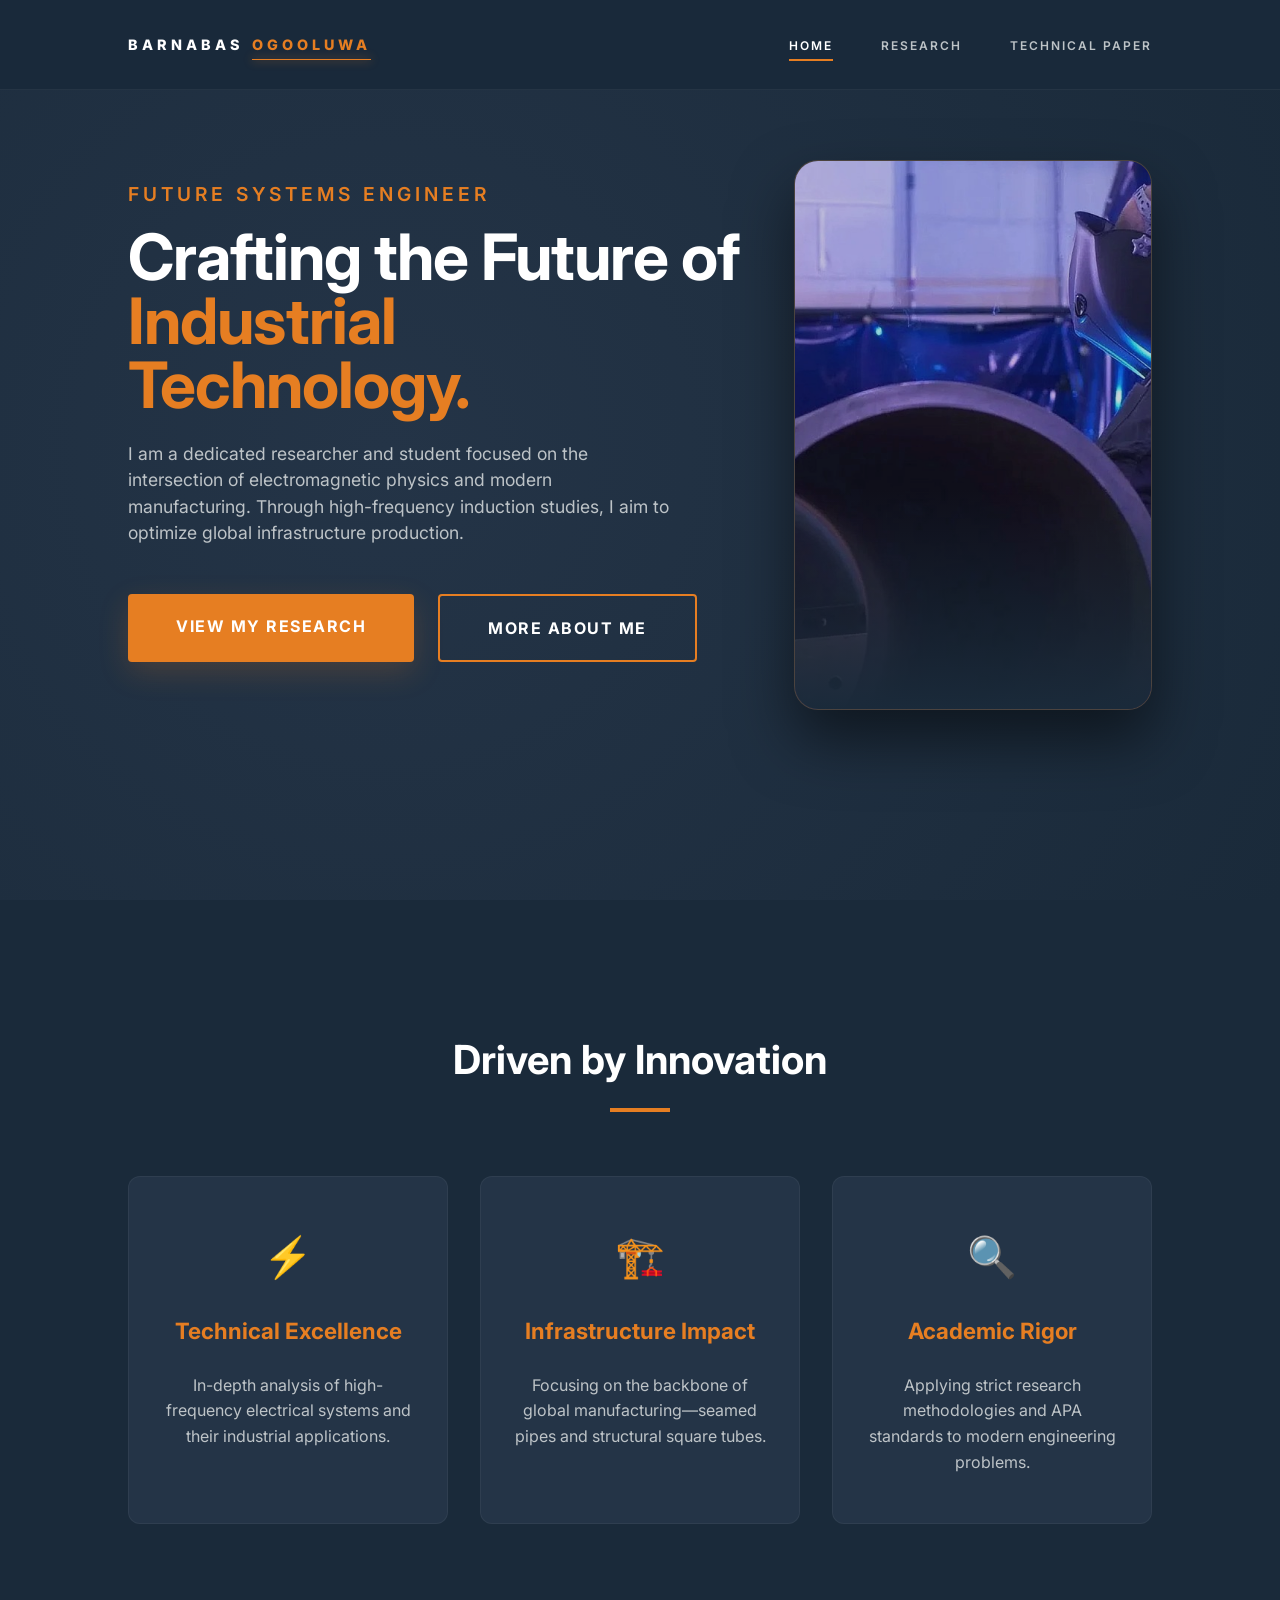
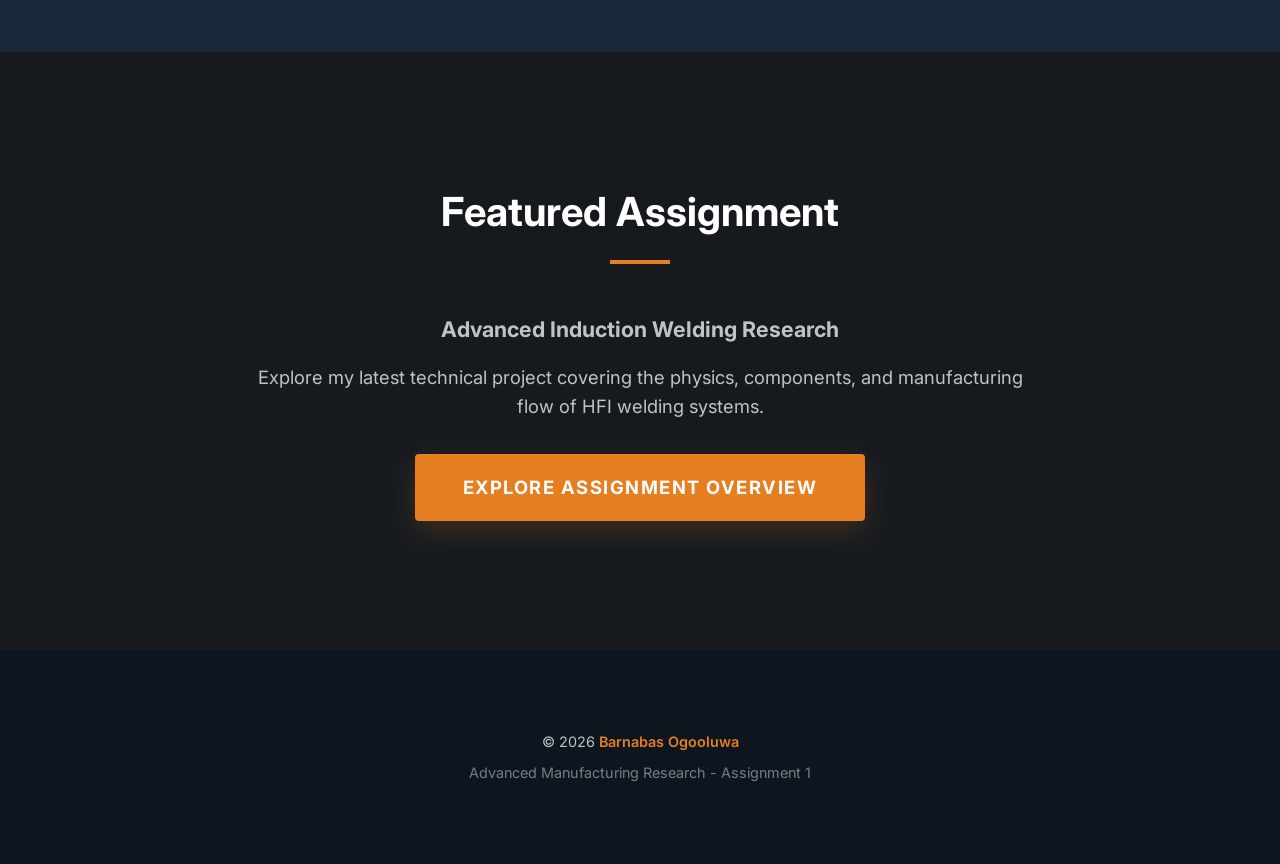
==== commit 0cd3bbb3: "remove citations" ====
--- a/index.html
+++ b/index.html
@@ -74,7 +74,7 @@
 
   <footer>
     <div class="footer-info">
-      <p>&copy; 2026 <span>Barnabas Ogooluwa</span> | Student ID: [STUDENT_ID_PLACEHOLDER]</p>
+      <p>&copy; 2026 <span>Barnabas Ogooluwa</span></p>
       <p style="margin-top: 0.5rem; opacity: 0.6;">Advanced Manufacturing Research - Assignment 1</p>
     </div>
   </footer>
--- a/style.css
+++ b/style.css
@@ -554,8 +554,15 @@
   font-style: italic;
 }
 
-.video-grid,
 .image-grid {
+  display: grid;
+  grid-template-columns: 1fr 1fr;
+  gap: 2rem;
+  margin-top: 2rem;
+  align-items: start;
+}
+
+.video-grid {
   display: grid;
   grid-template-columns: repeat(auto-fit, minmax(300px, 1fr));
   gap: 2rem;
@@ -564,6 +571,13 @@
 
 .image-grid figure {
   margin: 0;
+  height: 100%;
+}
+
+@media (max-width: 850px) {
+  .image-grid {
+    grid-template-columns: 1fr;
+  }
 }
 
 .video-container {
